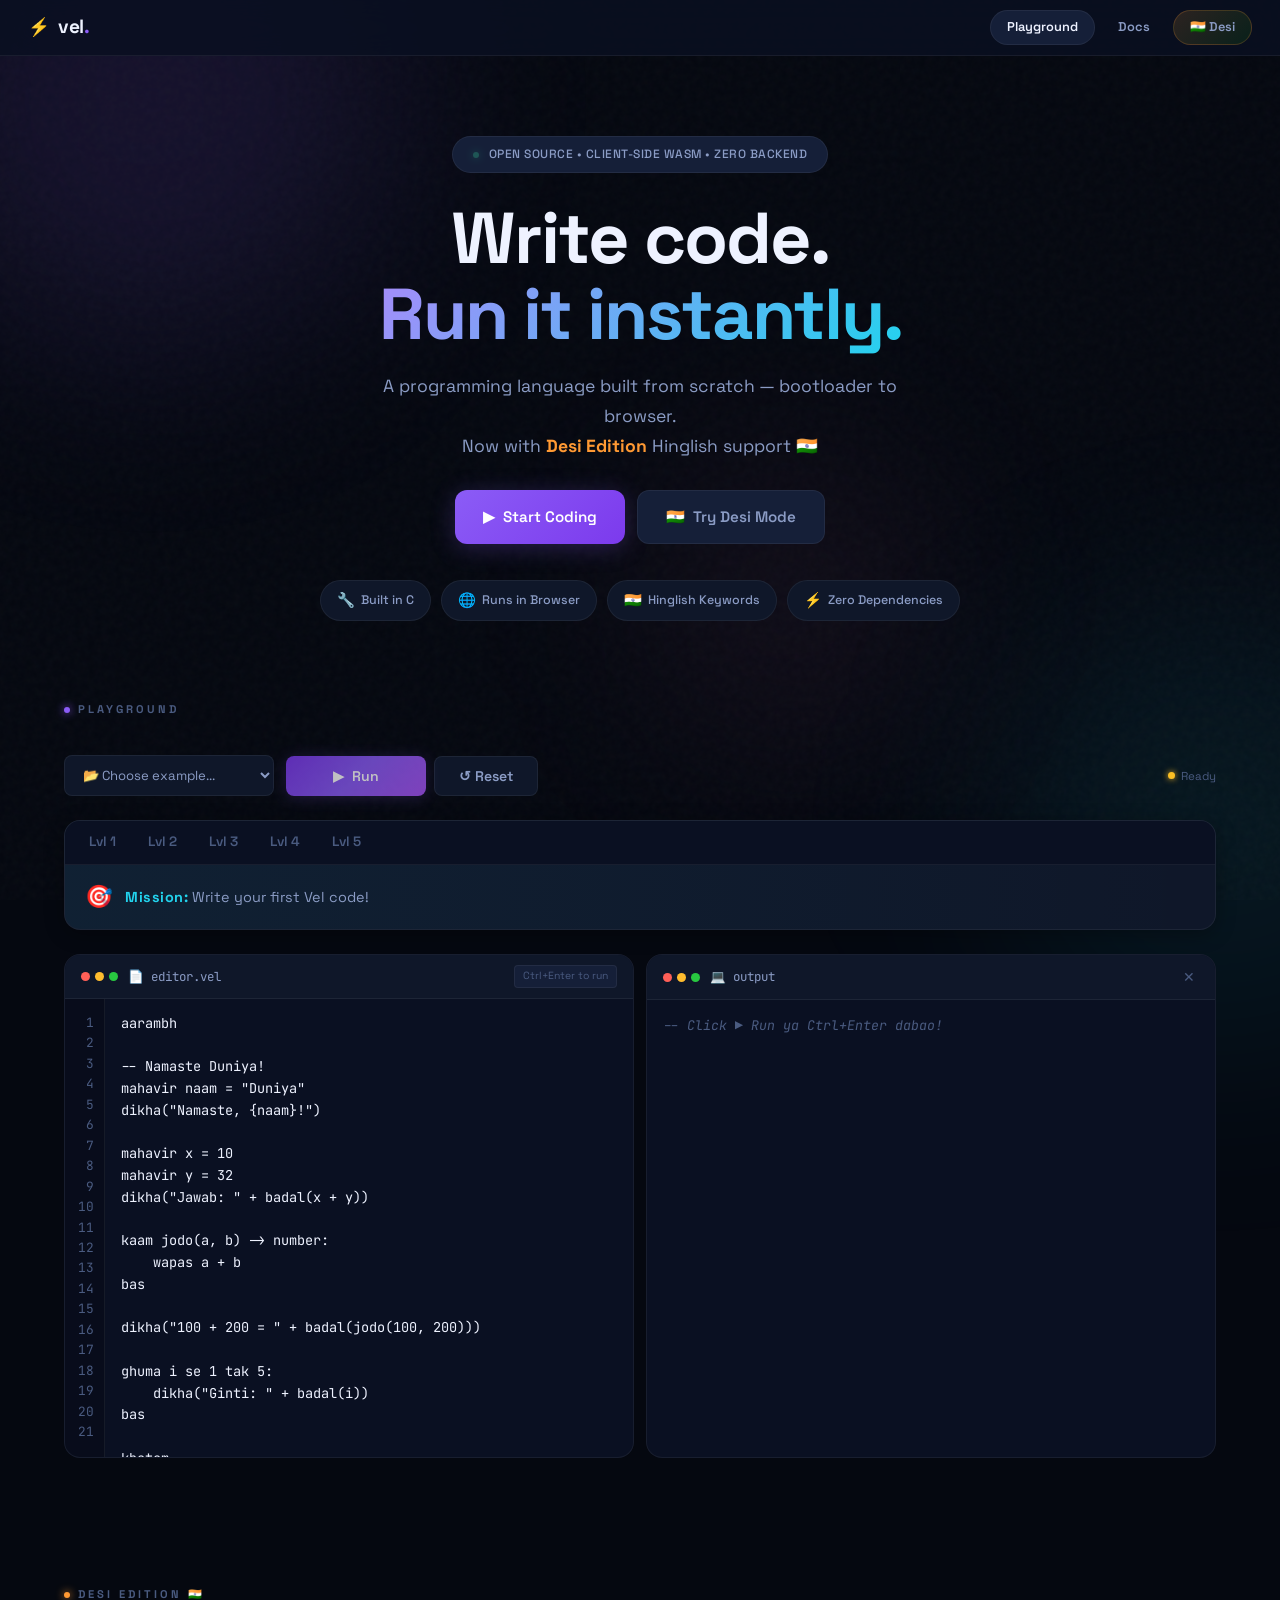
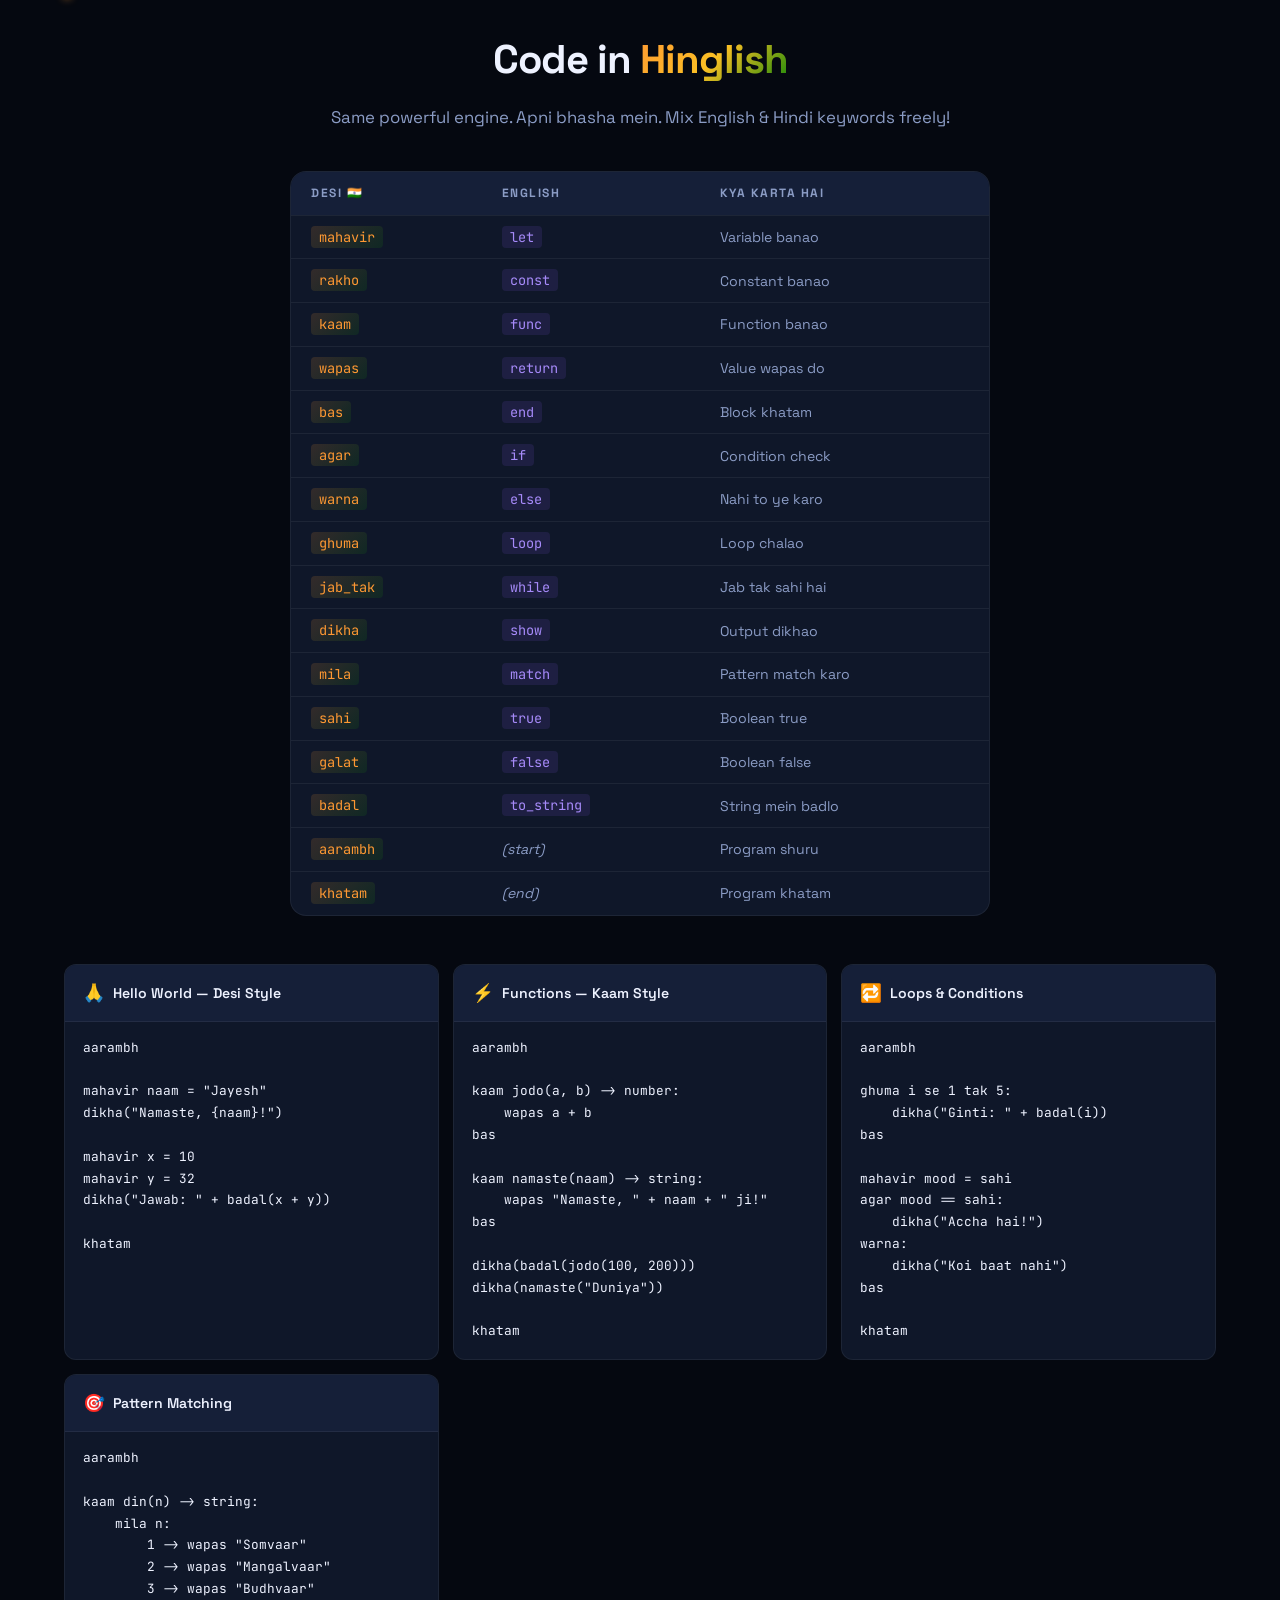
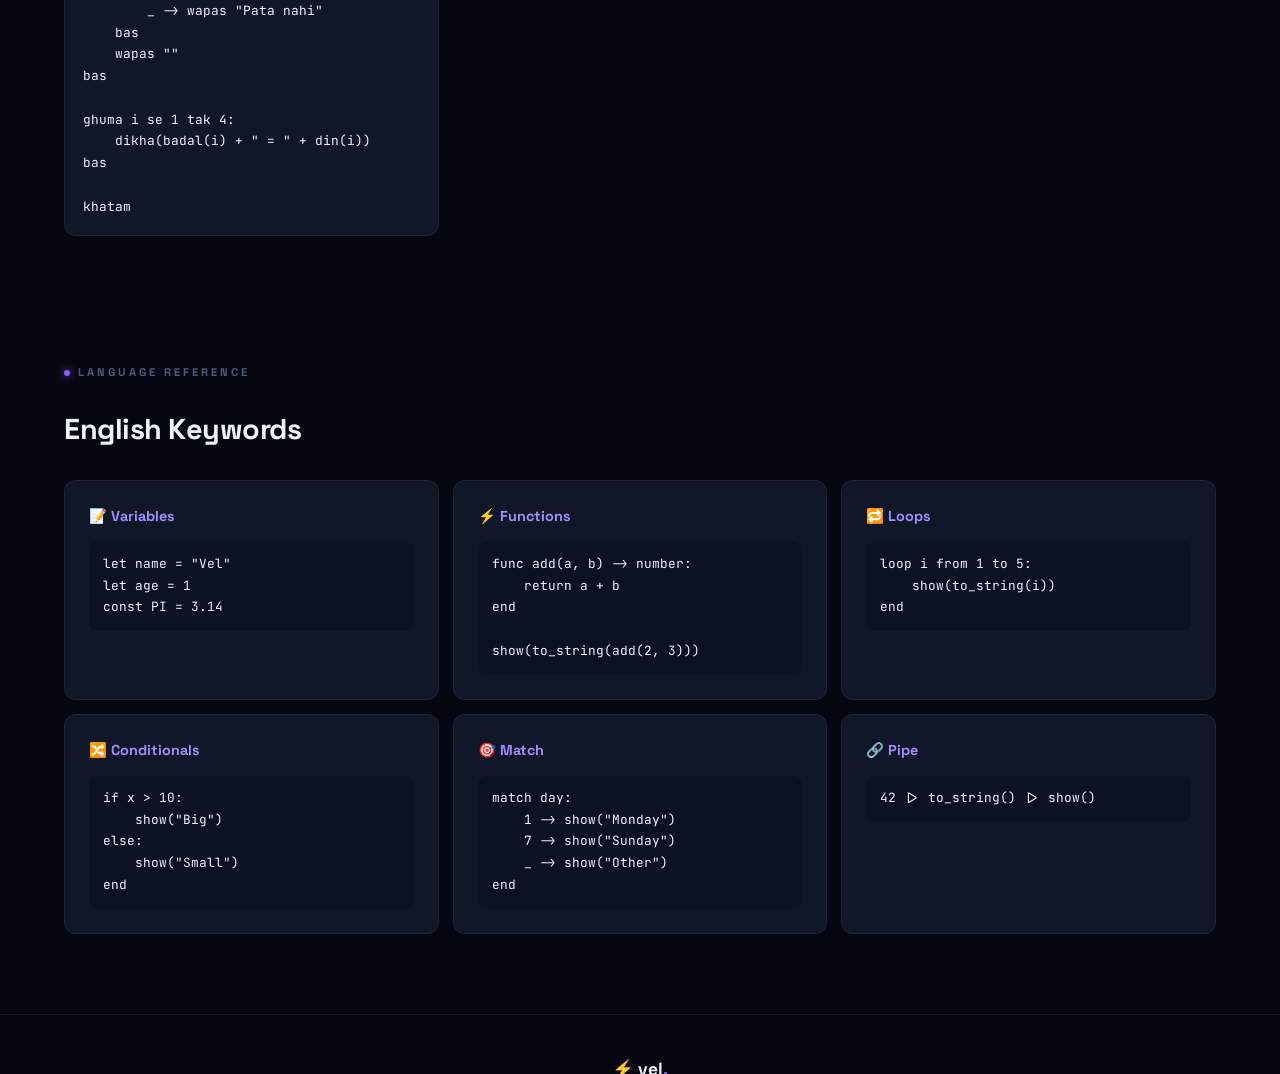
==== velOS/index.html @ d84eed8d "feat: Add GitHub Pages redirect, Gamification levels, and caching fixes" ====
<!DOCTYPE html>
<html lang="en">
<head>
    <meta charset="UTF-8">
    <meta http-equiv="refresh" content="0; url='./web/index.html'">
    <title>VelOS Redirect</title>
</head>
<body>
    <p>Redirecting to the <a href="./web/index.html">Vel Playground</a>...</p>
</body>
</html>
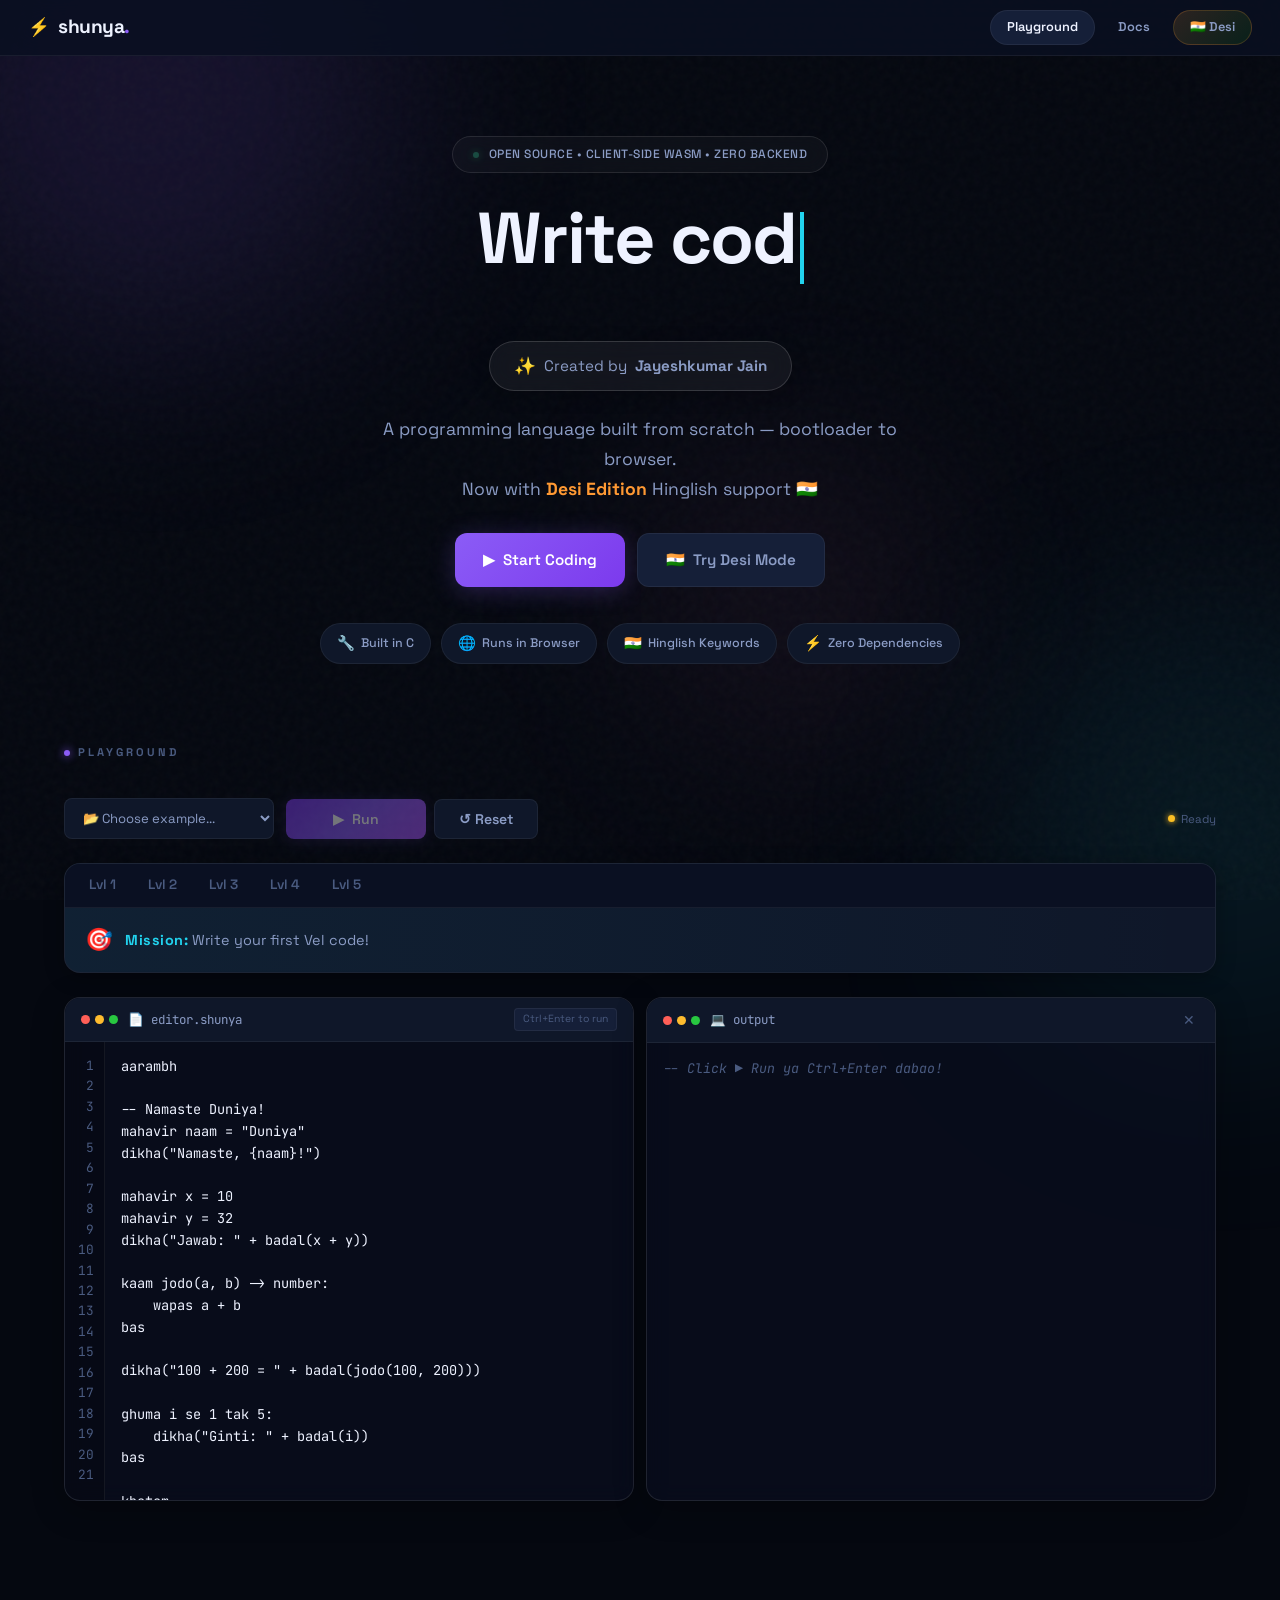
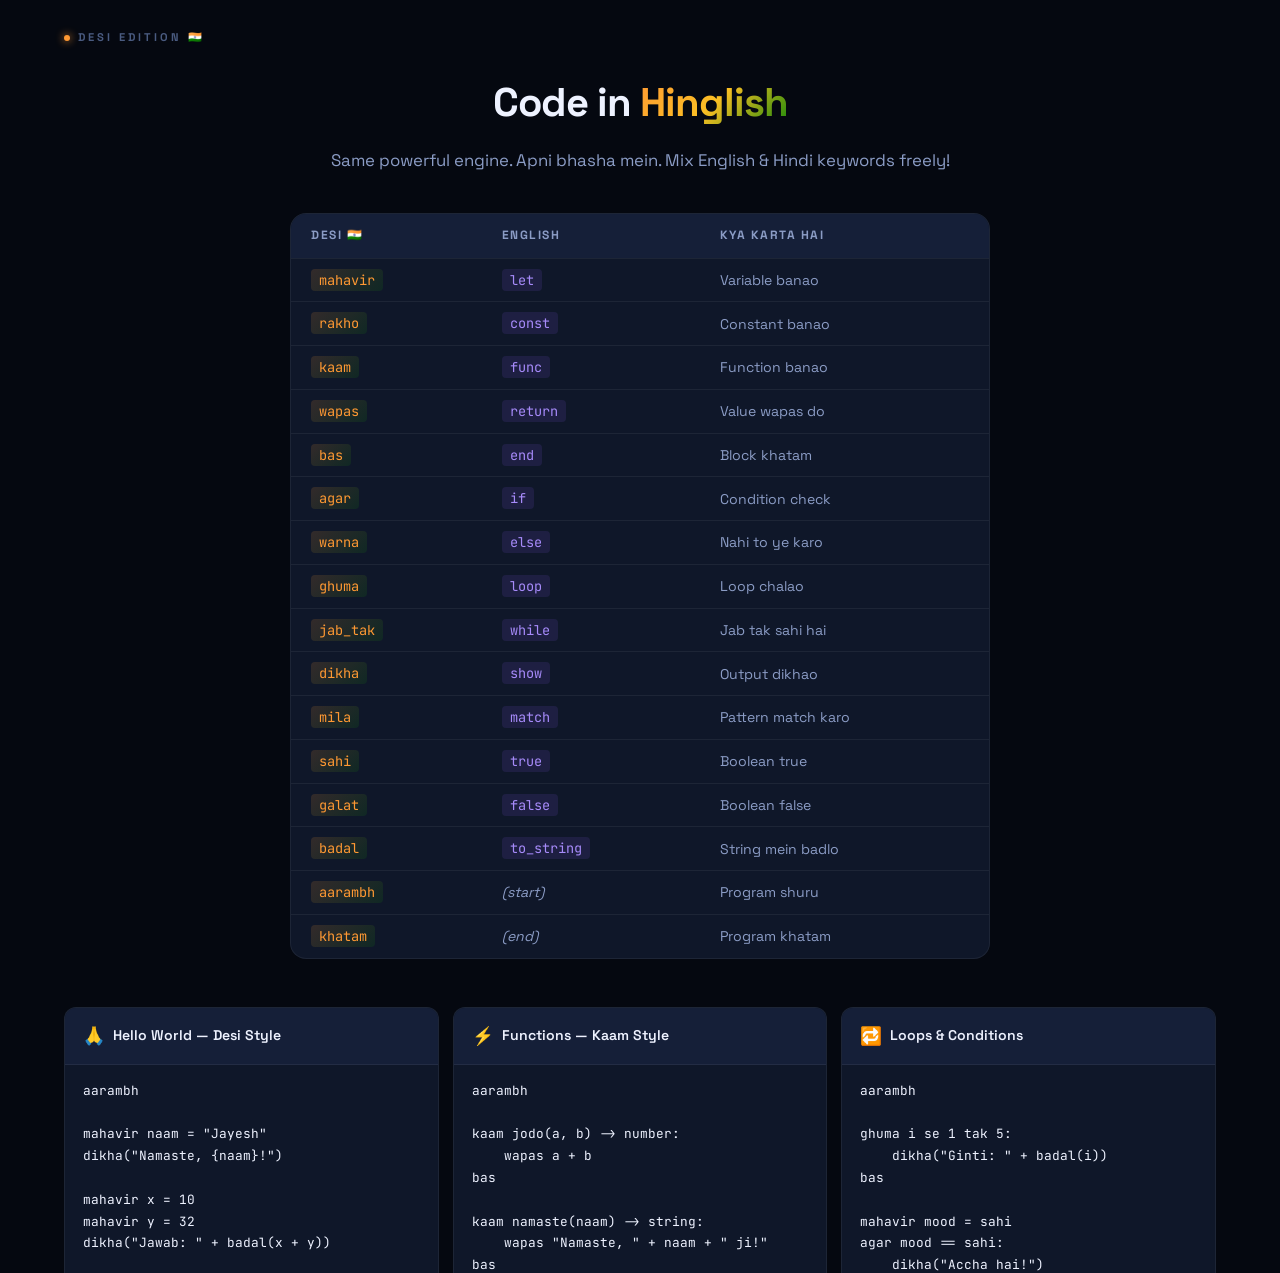
==== commit 61b387b8: "feat: Rebrand to Shunya and apply Ultra-Premium Gen-Z UI Polish" ====
--- a/velOS/index.html
+++ b/velOS/index.html
@@ -3,9 +3,9 @@
 <head>
     <meta charset="UTF-8">
     <meta http-equiv="refresh" content="0; url='./web/index.html'">
-    <title>VelOS Redirect</title>
+    <title>ShunyaOS Redirect</title>
 </head>
 <body>
-    <p>Redirecting to the <a href="./web/index.html">Vel Playground</a>...</p>
+    <p>Redirecting to the <a href="./web/index.html">Shunya Playground</a>...</p>
 </body>
 </html>
